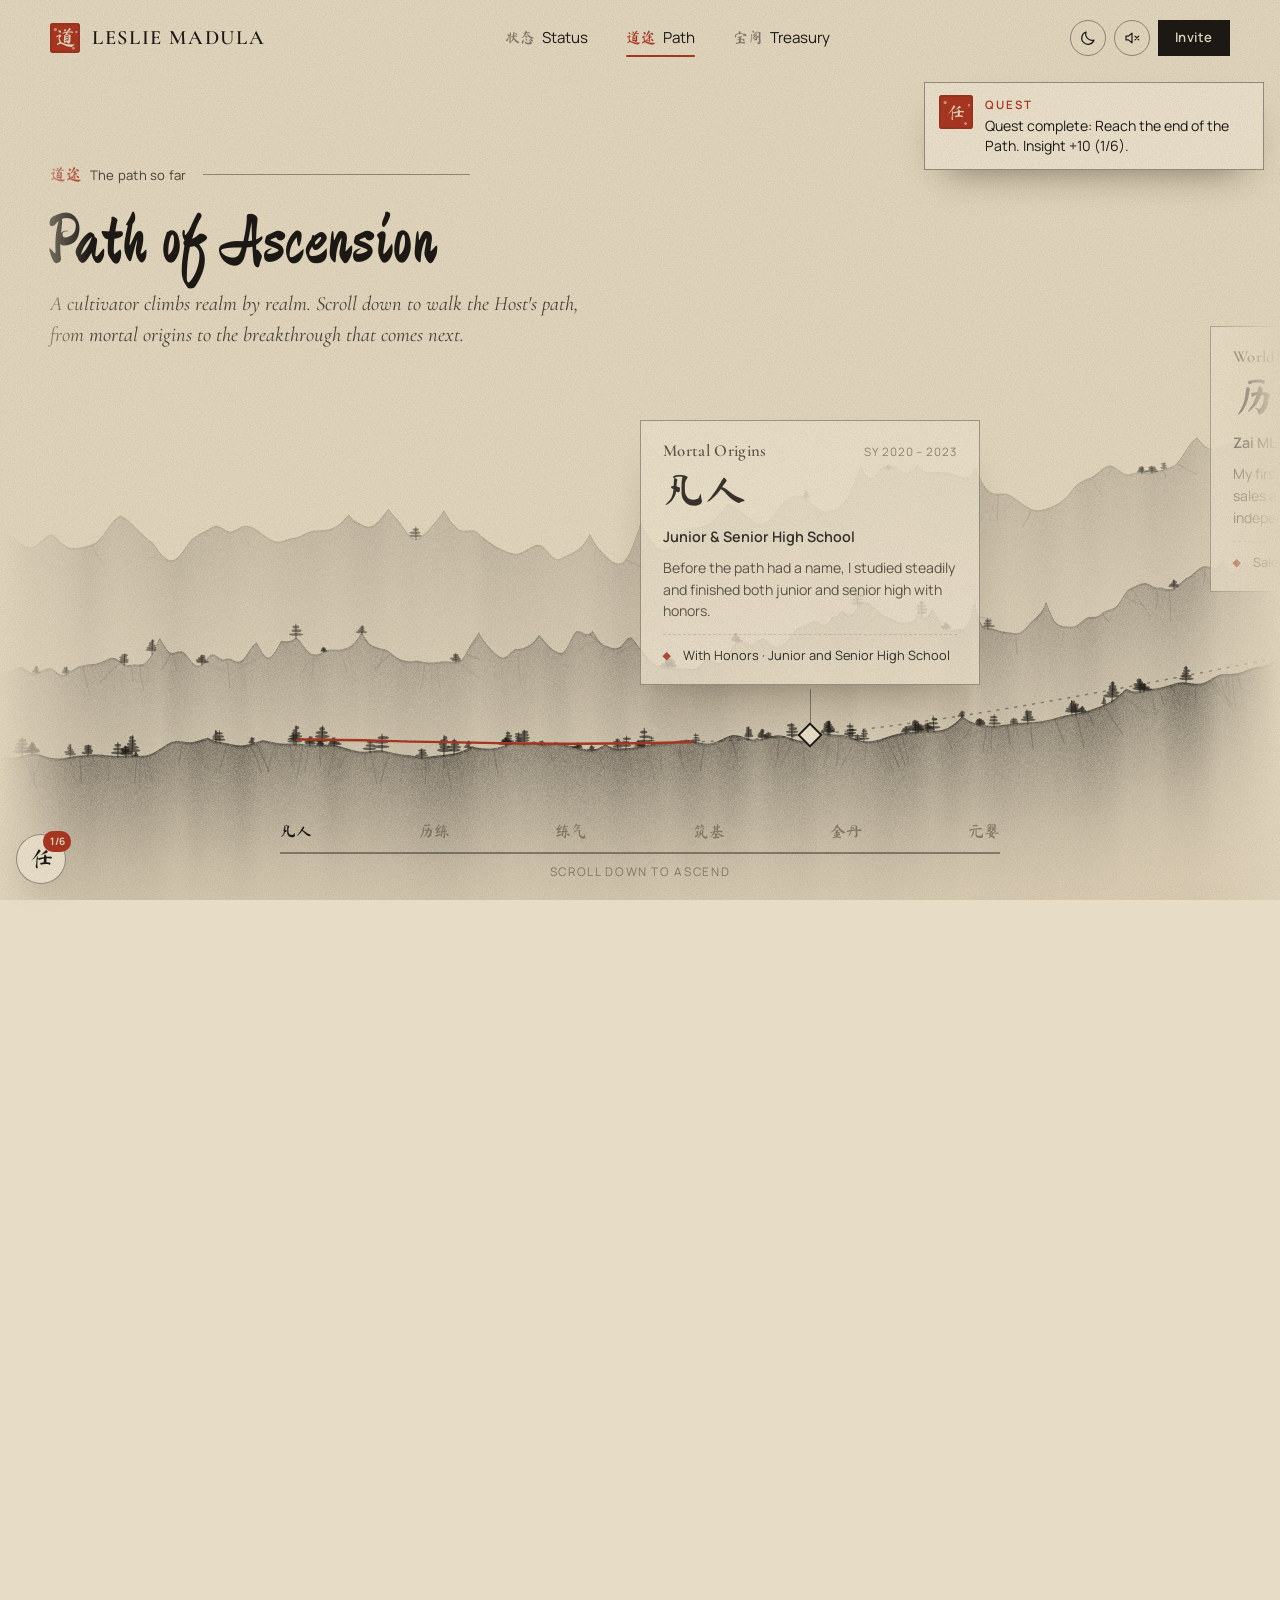
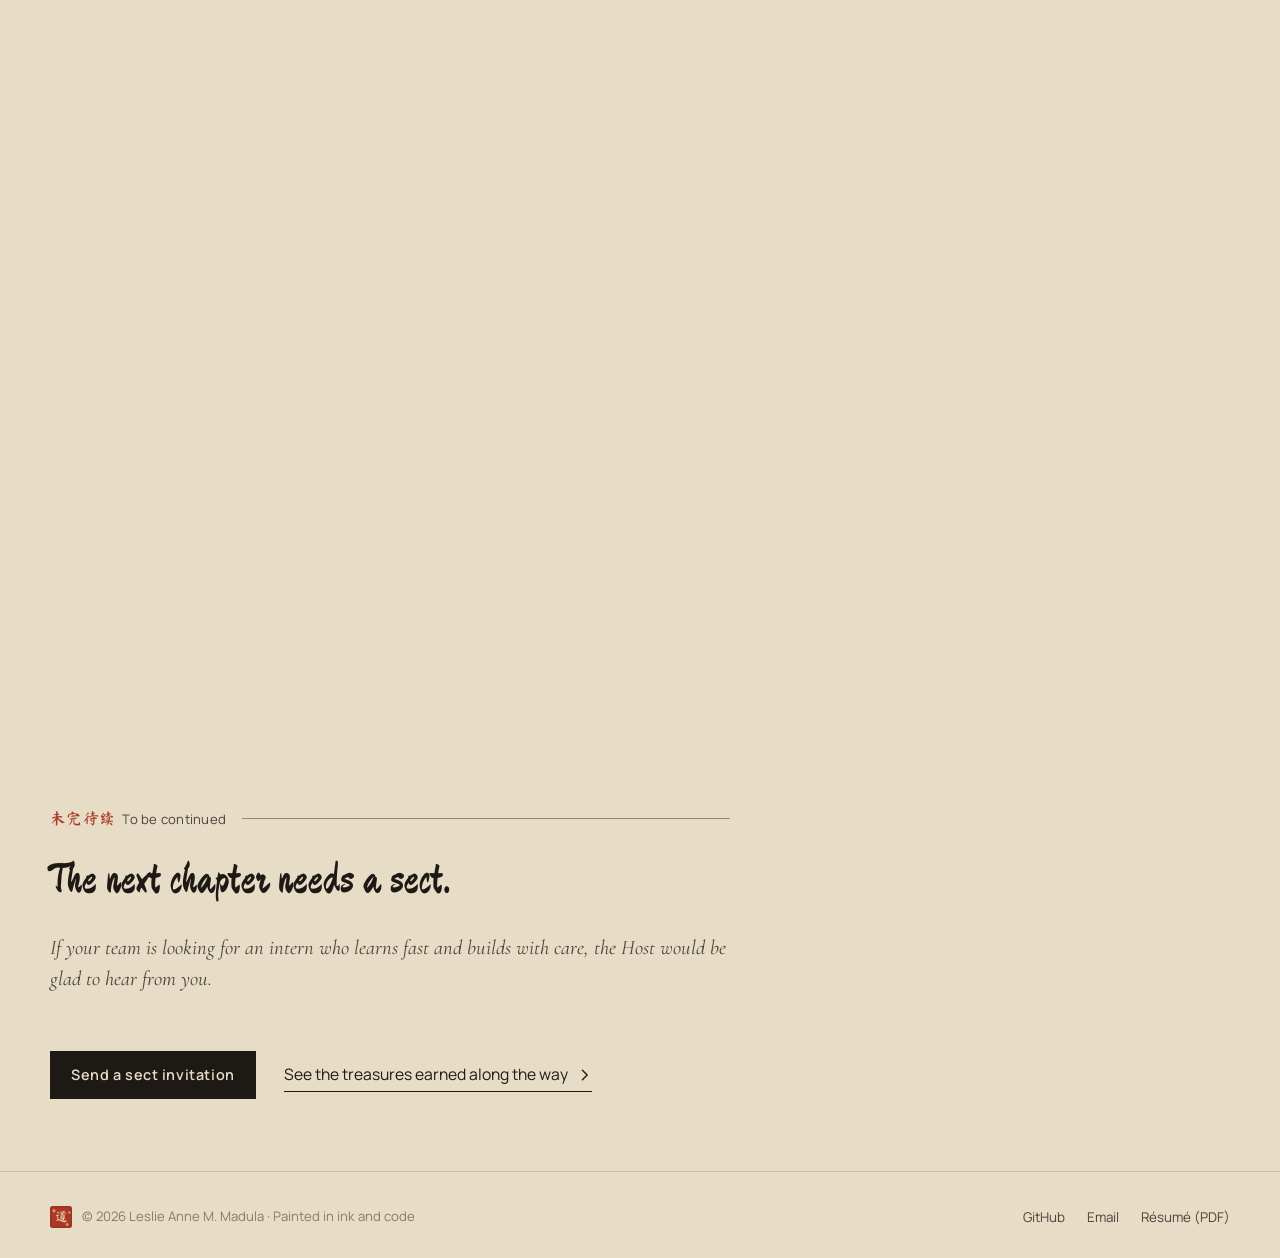
==== path.html @ 6765bb64 "Initial Commit" ====
<!doctype html>
<html lang="en">
<head>
  <meta charset="utf-8">
  <meta name="viewport" content="width=device-width, initial-scale=1, viewport-fit=cover">
  <title>Path of Ascension · Leslie Madula</title>
  <meta name="description" content="The education and experience of Leslie Anne M. Madula, told as realms of cultivation from Mortal Origins to Golden Core.">
  <meta name="theme-color" content="#e7dcc5">
  <link rel="icon" href="assets/favicon.svg" type="image/svg+xml">
  <link rel="preconnect" href="https://fonts.googleapis.com">
  <link rel="preconnect" href="https://fonts.gstatic.com" crossorigin>
  <link rel="stylesheet" href="https://fonts.googleapis.com/css2?family=Cormorant+Garamond:ital,wght@0,500;0,600;1,500&family=Ma+Shan+Zheng&family=Manrope:wght@400;500;600;700&display=swap">
  <link rel="stylesheet" href="assets/css/base.css">
  <link rel="stylesheet" href="assets/css/components.css">
  <link rel="stylesheet" href="assets/css/pages/path.css">
  <script src="assets/js/boot.js"></script>
  <script type="module" src="assets/js/main.js"></script>
</head>
<body data-page="path">
  <main class="page-flush">
    <section class="ascent" data-handscroll aria-label="Realms of the path, oldest first">
      <div class="ascent-sticky">
        <div class="ascent-strip" data-strip>
          <header class="frontispiece" data-frontispiece>
            <p class="eyebrow left"><span><span class="cn" lang="zh-Hans" translate="no">道途</span>&ensp;The path so far</span></p>
            <h1 class="display">Path of Ascension</h1>
            <p class="lead">A cultivator climbs realm by realm. Scroll down to walk the Host's path, from mortal origins to the breakthrough that comes next.</p>
          </header>
          <canvas data-landscape aria-hidden="true"></canvas>
          <svg class="ascent-trail" data-trail aria-hidden="true"></svg>
        </div>
        <div class="ascent-edges" aria-hidden="true"></div>
        <div class="ascent-progress" aria-hidden="true">
          <div class="progress-realms" data-progress-realms></div>
          <div class="progress-track"><span data-progress-fill></span></div>
          <div class="progress-hint" data-progress-hint>Scroll down to ascend</div>
        </div>
      </div>
    </section>

    <section class="section wrap">
      <div class="section-head">
        <p class="eyebrow left"><span><span class="cn" lang="zh-Hans" translate="no">未完待续</span>&ensp;To be continued</span></p>
        <h2 class="h2">The next chapter needs a sect.</h2>
        <p class="lead">If your team is looking for an intern who learns fast and builds with care, the Host would be glad to hear from you.</p>
      </div>
      <div class="actions">
        <button class="btn solid" type="button" data-invite data-sound="open">Send a sect invitation</button>
        <a class="link-ink" href="treasury.html" data-sound="turn">See the treasures earned along the way <svg viewBox="0 0 16 16" aria-hidden="true"><path d="M5 2.5 10.5 8 5 13.5" fill="none" stroke="currentColor" stroke-width="1.6" stroke-linecap="round" stroke-linejoin="round"/></svg></a>
      </div>
    </section>
  </main>
</body>
</html>
---- assets/css/base.css ----
/* Tokens */
:root {
  --paper: #e7dcc5;
  --paper-2: #efe6d2;
  --paper-3: #d9cbae;
  --ink: #1d1a16;
  --ink-2: #4a443b;
  --ink-3: #857c6d;
  --line: rgba(29, 26, 22, 0.16);
  --line-strong: rgba(29, 26, 22, 0.42);
  --cinnabar: #ad3823;
  --sun: #d4502e;
  --jade: #4c7a61;
  --veil: #1d1a16;
  --veil-text: #e7dcc5;

  --g-heaven: #ad3823;
  --g-earth: #94712f;
  --g-mystic: #33495a;
  --g-yellow: #b49442;

  --e-wood: #55744c;
  --e-fire: #b4452b;
  --e-earth: #9a7639;
  --e-metal: #6f6c66;
  --e-water: #33505f;

  --f-brush: "Ma Shan Zheng", "STXingkai", "KaiTi", "Kaiti SC", "Brush Script MT", cursive;
  --f-serif: "Cormorant Garamond", "Cormorant", "EB Garamond", Garamond, "Times New Roman", serif;
  --f-sans: "Manrope", "Segoe UI", "Helvetica Neue", Arial, sans-serif;

  --header-h: 76px;
  --control-h: 36px;
  --gutter-l: max(16px, env(safe-area-inset-left, 0px));
  --gutter-r: max(16px, env(safe-area-inset-right, 0px));
  --wrap: 1180px;
  --ease: cubic-bezier(0.22, 0.7, 0.18, 1);
  color-scheme: light;
}

:root[data-theme="dark"] {
  --paper: #15130f;
  --paper-2: #1d1a15;
  --paper-3: #0e0c0a;
  --ink: #e6dac1;
  --ink-2: #bdb19a;
  --ink-3: #82786a;
  --line: rgba(230, 218, 193, 0.14);
  --line-strong: rgba(230, 218, 193, 0.38);
  --cinnabar: #d35b40;
  --sun: #ece2c9;
  --jade: #84b598;
  --veil: #0b0a08;
  --veil-text: #e6dac1;
  --g-heaven: #d35b40;
  --g-earth: #c9a35a;
  --g-mystic: #8fa9bb;
  --g-yellow: #d8bd6e;
  --e-wood: #8db07f;
  --e-fire: #dd6d4f;
  --e-earth: #c9a35a;
  --e-metal: #b2aea5;
  --e-water: #86a9bb;
  color-scheme: dark;
}

/* Reset */
*, *::before, *::after { box-sizing: border-box; }
html { -webkit-text-size-adjust: 100%; }
body {
  margin: 0;
  min-height: 100vh;
  background: radial-gradient(130% 95% at 50% 38%, transparent 52%, rgba(110, 84, 46, 0.16) 100%) fixed, var(--paper);
  color: var(--ink-2);
  font-family: var(--f-sans);
  font-size: 15.5px;
  line-height: 1.65;
  overflow-x: hidden;
  transition: background-color 0.6s var(--ease), color 0.6s var(--ease);
}
:root[data-theme="dark"] body {
  background: radial-gradient(130% 95% at 50% 38%, transparent 50%, rgba(0, 0, 0, 0.45) 100%) fixed, var(--paper);
}
body::after {
  content: "";
  position: fixed;
  inset: 0;
  z-index: 900;
  pointer-events: none;
  opacity: 0.55;
  mix-blend-mode: multiply;
  background-image: url("data:image/svg+xml;utf8,<svg xmlns='http://www.w3.org/2000/svg' width='220' height='220'><filter id='n'><feTurbulence type='fractalNoise' baseFrequency='.85' numOctaves='3' stitchTiles='stitch'/><feColorMatrix values='0 0 0 0 .32  0 0 0 0 .25  0 0 0 0 .15  0 0 0 .42 0'/></filter><rect width='100%' height='100%' filter='url(%23n)'/></svg>");
}
:root[data-theme="dark"] body::after { mix-blend-mode: screen; opacity: 0.16; }

img { max-width: 100%; display: block; }
a { color: inherit; }
button { font: inherit; color: inherit; }
::selection { background: var(--cinnabar); color: var(--paper); }
:focus-visible { outline: 2px solid var(--cinnabar); outline-offset: 3px; }
main { display: block; }

/* Layout */
.wrap {
  width: 100%;
  max-width: calc(var(--wrap) + 64px);
  margin-inline: auto;
  padding-left: max(32px, var(--gutter-l));
  padding-right: max(32px, var(--gutter-r));
}
.page { padding-top: calc(var(--header-h) + env(safe-area-inset-top, 0px)); }
.page-flush { padding-top: 0; }
.section { padding-block: clamp(40px, 8vh, 88px); }
.section-head { display: grid; gap: 10px; margin-bottom: clamp(24px, 4vh, 40px); max-width: 680px; }
.actions { display: flex; flex-wrap: wrap; align-items: center; gap: 28px; }
.sr-only { position: absolute !important; width: 1px; height: 1px; overflow: hidden; clip: rect(0 0 0 0); white-space: nowrap; }
.tabular { font-variant-numeric: tabular-nums; }

/* Type */
h1, h2, h3, h4 { color: var(--ink); margin: 0; text-wrap: balance; font-weight: 400; }
.cn { font-family: var(--f-brush); font-weight: 400; }
.display { font-family: var(--f-brush); font-size: clamp(2.5rem, 5.4vw, 4.7rem); line-height: 1.04; letter-spacing: 0.005em; }
.h2 { font-family: var(--f-brush); font-size: clamp(1.9rem, 3.4vw, 2.75rem); line-height: 1.1; }
.h3 { font-family: var(--f-serif); font-weight: 600; font-size: 1.45rem; line-height: 1.2; }
.lead { font-family: var(--f-serif); font-size: clamp(1.15rem, 1.6vw, 1.32rem); line-height: 1.5; color: var(--ink-2); font-style: italic; }
.label { font-family: var(--f-sans); font-size: 0.72rem; font-weight: 600; letter-spacing: 0.17em; text-transform: uppercase; color: var(--ink-3); }
.eyebrow { display: flex; align-items: center; gap: 16px; font-size: 0.82rem; color: var(--ink-2); letter-spacing: 0.02em; }
.eyebrow::before, .eyebrow::after { content: ""; flex: 1; min-width: 24px; height: 1px; background: var(--line-strong); }
.eyebrow.left::before { display: none; }
.eyebrow .cn { font-size: 1rem; color: var(--cinnabar); }

/* Links and buttons */
.link-ink {
  display: inline-flex;
  align-items: center;
  gap: 10px;
  padding: 6px 0;
  border: 0;
  background: linear-gradient(var(--ink), var(--ink)) left calc(100% - 2px) / 100% 1px no-repeat;
  color: var(--ink);
  font-size: 0.98rem;
  text-decoration: none;
  cursor: pointer;
  transition: color 0.2s;
}
.link-ink svg { width: 14px; height: 14px; transition: transform 0.35s var(--ease); }
.link-ink:hover { color: var(--cinnabar); background-image: linear-gradient(var(--cinnabar), var(--cinnabar)); }
.link-ink:hover svg { transform: translateX(4px); }

.btn {
  display: inline-flex;
  align-items: center;
  justify-content: center;
  gap: 10px;
  padding: 11px 20px;
  border: 1px solid var(--ink);
  background: transparent;
  color: var(--ink);
  font-size: 0.9rem;
  font-weight: 600;
  letter-spacing: 0.04em;
  text-decoration: none;
  cursor: pointer;
  transition: background 0.25s, color 0.25s, border-color 0.25s, transform 0.25s var(--ease);
}
.btn:hover { background: var(--ink); color: var(--paper); }
.btn:active { transform: translateY(1px); }
.btn.solid { background: var(--ink); color: var(--paper); }
.btn.solid:hover { background: var(--cinnabar); border-color: var(--cinnabar); }
.btn.compact { height: var(--control-h); padding: 0 16px; font-size: 0.82rem; }
.btn svg { width: 14px; height: 14px; }

.seal {
  position: relative;
  display: inline-grid;
  place-items: center;
  border-radius: 3px;
  background: var(--cinnabar);
  color: var(--paper);
  font-family: var(--f-brush);
  line-height: 1;
  box-shadow: inset 0 0 0 2px rgba(0, 0, 0, 0.08);
}
.seal::after {
  content: "";
  position: absolute;
  inset: 0;
  border-radius: inherit;
  background:
    radial-gradient(circle at 18% 22%, var(--paper) 0 1.2px, transparent 2px),
    radial-gradient(circle at 78% 84%, var(--paper) 0 1px, transparent 1.8px),
    radial-gradient(circle at 88% 30%, var(--paper) 0 0.8px, transparent 1.6px);
  opacity: 0.55;
  pointer-events: none;
}

/* Framed window */
.window {
  position: relative;
  padding: clamp(20px, 3.2vw, 40px);
  border: 1px solid var(--line-strong);
  background: color-mix(in srgb, var(--paper-2) 88%, transparent);
}
.window::before { content: ""; position: absolute; inset: 6px; border: 1px solid var(--line); pointer-events: none; }
.corner { position: absolute; width: 20px; height: 20px; pointer-events: none; }
.corner::before, .corner::after { content: ""; position: absolute; border-color: var(--cinnabar); border-style: solid; }
.corner::before { inset: 0; border-width: 2px 0 0 2px; }
.corner::after { left: 5px; top: 5px; width: 8px; height: 8px; border-width: 1.5px 0 0 1.5px; }
.corner.tl { left: -1px; top: -1px; }
.corner.tr { right: -1px; top: -1px; transform: scaleX(-1); }
.corner.bl { left: -1px; bottom: -1px; transform: scaleY(-1); }
.corner.br { right: -1px; bottom: -1px; transform: scale(-1, -1); }

.meter { position: relative; height: 12px; overflow: hidden; border: 1px solid var(--line-strong); background: var(--paper-3); }
.meter span { position: absolute; inset: 0 auto 0 0; width: 0; background: linear-gradient(90deg, color-mix(in srgb, var(--ink) 70%, transparent), var(--ink)); transition: width 1.6s var(--ease); }
.meter span::after { content: ""; position: absolute; right: 0; top: -3px; bottom: -3px; width: 3px; background: var(--cinnabar); }

/* Inner page heading */
.page-head { position: relative; padding-block: clamp(36px, 7vh, 72px) clamp(28px, 5vh, 52px); }
.page-head .eyebrow { max-width: 420px; margin-bottom: 18px; }
.page-head .display { margin-bottom: 14px; font-size: clamp(2.7rem, 6.4vw, 5.2rem); }
.page-head .lead { max-width: 620px; margin: 0; }
.page-glyph {
  position: absolute;
  right: max(32px, var(--gutter-r));
  top: 50%;
  transform: translateY(-46%);
  color: var(--ink);
  font-family: var(--f-brush);
  font-size: clamp(7rem, 17vw, 14rem);
  line-height: 1;
  opacity: 0.07;
  pointer-events: none;
  user-select: none;
}

@keyframes rise { from { opacity: 0.001; transform: translateY(8px); } to { opacity: 1; transform: none; } }
@keyframes pulse { 0% { box-shadow: 0 0 0 0 color-mix(in srgb, var(--jade) 60%, transparent); } 100% { box-shadow: 0 0 0 9px transparent; } }

@media (max-width: 720px) {
  :root { --header-h: 104px; }
  .wrap { padding-left: var(--gutter-l); padding-right: var(--gutter-r); }
  .page-glyph { display: none; }
}

@media (prefers-reduced-motion: reduce) {
  *, *::before, *::after {
    animation-duration: 0.001ms !important;
    animation-iteration-count: 1 !important;
    transition-duration: 0.001ms !important;
    scroll-behavior: auto !important;
  }
}
---- assets/css/components.css ----
/* Header */
.site-header {
  position: fixed;
  top: 0;
  left: 0;
  right: 0;
  z-index: 100;
  padding-top: env(safe-area-inset-top, 0px);
  transition: background 0.4s, box-shadow 0.4s;
}
.site-header.scrolled {
  background: color-mix(in srgb, var(--paper) 86%, transparent);
  -webkit-backdrop-filter: blur(8px);
  backdrop-filter: blur(8px);
  box-shadow: 0 1px 0 var(--line);
}
.header-row { display: flex; align-items: center; justify-content: space-between; gap: 20px; height: var(--header-h); }
.brand { display: inline-flex; align-items: center; gap: 12px; color: var(--ink); text-decoration: none; }
.brand .seal { width: 30px; height: 30px; font-size: 21px; }
.brand-name { font-family: var(--f-serif); font-size: 1.28rem; font-weight: 600; letter-spacing: 0.08em; text-transform: uppercase; }

.nav { display: flex; align-items: center; gap: clamp(16px, 3vw, 40px); }
.nav a { position: relative; display: inline-flex; align-items: baseline; gap: 7px; padding: 6px 0; color: var(--ink); font-size: 0.95rem; text-decoration: none; }
.nav a .cn { color: var(--ink-3); font-size: 0.95rem; transition: color 0.25s; }
.nav a::after {
  content: "";
  position: absolute;
  left: 0;
  right: 0;
  bottom: 0;
  height: 2px;
  border-radius: 2px;
  background: var(--cinnabar);
  transform: scaleX(0);
  transform-origin: left;
  transition: transform 0.35s var(--ease);
}
.nav a:hover::after, .nav a[aria-current="page"]::after { transform: scaleX(1); }
.nav a:hover .cn, .nav a[aria-current="page"] .cn { color: var(--cinnabar); }

.tools { display: flex; align-items: center; gap: 8px; }
.icon-btn {
  display: grid;
  place-items: center;
  width: var(--control-h);
  height: var(--control-h);
  padding: 0;
  border: 1px solid var(--line-strong);
  border-radius: 50%;
  background: transparent;
  color: var(--ink);
  cursor: pointer;
  transition: background 0.25s, color 0.25s, border-color 0.25s;
}
.icon-btn:hover { border-color: var(--ink); }
.icon-btn[aria-pressed="true"] { border-color: var(--ink); background: var(--ink); color: var(--paper); }
.icon-btn svg { width: 18px; height: 18px; fill: none; stroke: currentColor; stroke-width: 1.6; stroke-linecap: round; stroke-linejoin: round; }

@media (max-width: 720px) {
  .header-row { flex-wrap: wrap; row-gap: 6px; height: auto; padding-block: 12px 8px; }
  .nav { order: 3; width: 100%; justify-content: space-between; gap: 8px; padding-top: 6px; border-top: 1px solid var(--line); }
  .nav a { font-size: 0.88rem; }
  .brand-name { font-size: 1.08rem; }
}
@media (max-width: 420px) {
  .brand-name { display: none; }
}

/* Footer */
.site-footer { position: relative; z-index: 6; padding-block: 34px calc(30px + env(safe-area-inset-bottom, 0px)); border-top: 1px solid var(--line); }
.site-footer .wrap { display: flex; flex-wrap: wrap; align-items: center; justify-content: space-between; gap: 16px; }
.site-footer p { display: flex; align-items: center; gap: 10px; margin: 0; color: var(--ink-3); font-size: 0.82rem; }
.site-footer .seal { width: 22px; height: 22px; font-size: 13px; }
.footer-links { display: flex; flex-wrap: wrap; gap: 22px; font-size: 0.84rem; }
.footer-links a { color: var(--ink-2); text-decoration: none; }
.footer-links a:hover { color: var(--cinnabar); }

/* Notifications */
.toasts {
  position: fixed;
  top: calc(var(--header-h) + env(safe-area-inset-top, 0px) + 6px);
  right: max(16px, env(safe-area-inset-right, 0px));
  z-index: 400;
  display: grid;
  gap: 10px;
  width: min(340px, calc(100vw - 32px));
  pointer-events: none;
}
.toast {
  display: grid;
  grid-template-columns: 34px minmax(0, 1fr);
  align-items: start;
  gap: 12px;
  padding: 12px 14px;
  border: 1px solid var(--line-strong);
  background: var(--paper-2);
  box-shadow: 0 18px 40px -22px rgba(30, 20, 8, 0.6);
  pointer-events: auto;
  animation: toast-in 0.55s var(--ease) both;
}
.toast.leaving { animation: toast-out 0.45s var(--ease) forwards; }
.toast .seal { width: 34px; height: 34px; font-size: 18px; }
.toast .label { display: block; margin-bottom: 2px; color: var(--cinnabar); }
.toast p { margin: 0; color: var(--ink); font-size: 0.88rem; line-height: 1.45; }
@keyframes toast-in { from { opacity: 0; transform: translateX(24px); } to { opacity: 1; transform: none; } }
@keyframes toast-out { to { opacity: 0; transform: translateX(24px); } }

/* Quest log */
.quest-toggle {
  position: fixed;
  left: max(16px, env(safe-area-inset-left, 0px));
  bottom: calc(16px + env(safe-area-inset-bottom, 0px));
  z-index: 390;
  display: grid;
  place-items: center;
  width: 50px;
  height: 50px;
  border: 1px solid var(--line-strong);
  border-radius: 50%;
  background: var(--paper-2);
  color: var(--ink);
  font-family: var(--f-brush);
  font-size: 1.45rem;
  cursor: pointer;
  box-shadow: 0 14px 30px -18px rgba(30, 20, 8, 0.6);
  transition: transform 0.3s var(--ease), border-color 0.3s;
}
.quest-toggle:hover { border-color: var(--ink); transform: rotate(-8deg) scale(1.05); }
.quest-toggle.bump { animation: bump 0.6s var(--ease); }
.quest-count {
  position: absolute;
  top: -4px;
  right: -6px;
  padding: 2px 6px;
  border-radius: 10px;
  background: var(--cinnabar);
  color: var(--paper);
  font-family: var(--f-sans);
  font-size: 0.64rem;
  font-weight: 700;
  font-variant-numeric: tabular-nums;
}
@keyframes bump { 40% { transform: scale(1.2) rotate(-10deg); } }

.quest-panel {
  position: fixed;
  left: max(16px, env(safe-area-inset-left, 0px));
  bottom: calc(76px + env(safe-area-inset-bottom, 0px));
  z-index: 395;
  width: min(330px, calc(100vw - 32px));
  padding: 18px 18px 14px;
  border: 1px solid var(--line-strong);
  background: var(--paper-2);
  box-shadow: 0 24px 60px -28px rgba(30, 20, 8, 0.65);
  animation: rise 0.4s var(--ease);
}
.quest-panel .h3 { display: flex; align-items: center; gap: 8px; font-size: 1.25rem; }
.quest-panel .h3 .cn { color: var(--cinnabar); }
.quest-rank { margin: 4px 0 10px; color: var(--ink-2); font-size: 0.8rem; }
.quest-rank b { color: var(--ink); }
.quest-progress { height: 4px; margin-bottom: 10px; background: var(--paper-3); }
.quest-progress span { display: block; height: 100%; background: var(--cinnabar); transition: width 0.8s var(--ease); }
.quest-list { margin: 0; padding: 0; list-style: none; }
.quest-list li { display: grid; grid-template-columns: 20px minmax(0, 1fr); gap: 10px; padding: 7px 0; border-bottom: 1px dashed var(--line); color: var(--ink); font-size: 0.86rem; }
.quest-list li:last-child { border-bottom: 0; }
.quest-list small { display: block; color: var(--ink-3); font-size: 0.74rem; }
.quest-box { position: relative; width: 16px; height: 16px; margin-top: 3px; border: 1px solid var(--line-strong); }
.quest-list li.done { color: var(--ink-3); }
.quest-list li.done .quest-name { text-decoration: line-through; text-decoration-color: var(--cinnabar); }
.quest-list li.done .quest-box { border-color: var(--cinnabar); }
.quest-list li.done .quest-box::after {
  content: "";
  position: absolute;
  left: 4px;
  top: 0;
  width: 5px;
  height: 10px;
  border: solid var(--cinnabar);
  border-width: 0 2px 2px 0;
  transform: rotate(40deg);
}
.quest-footer { display: flex; align-items: center; justify-content: space-between; margin-top: 10px; color: var(--ink-3); font-size: 0.74rem; }
.quest-footer button { padding: 4px; border: 0; background: none; color: var(--ink-3); font-size: 0.74rem; text-decoration: underline; cursor: pointer; }

/* Invitation dialog */
.invite { width: min(560px, calc(100vw - 32px)); max-height: calc(100vh - 32px); padding: 0; overflow: visible; border: 0; background: transparent; color: var(--ink-2); }
.invite::backdrop { background: rgba(20, 15, 10, 0.55); -webkit-backdrop-filter: blur(4px); backdrop-filter: blur(4px); }
.invite[open] { animation: rise 0.45s var(--ease); }
.invite-card { position: relative; max-height: calc(100vh - 32px); padding: clamp(22px, 4vw, 34px); overflow: auto; border: 1px solid var(--line-strong); background: var(--paper-2); }
.invite-card::before { content: ""; position: absolute; inset: 6px; border: 1px solid var(--line); pointer-events: none; }
.invite-card .h2 { display: flex; flex-wrap: wrap; align-items: baseline; gap: 12px; margin-bottom: 4px; font-size: clamp(1.8rem, 4vw, 2.3rem); }
.invite-card .h2 .cn { color: var(--cinnabar); font-size: 0.8em; }
.invite-card > p { margin: 0 0 18px; font-size: 0.92rem; }
.invite-close { position: absolute; top: 10px; right: 12px; z-index: 2; display: grid; place-items: center; width: 32px; height: 32px; padding: 0; border: 0; background: none; color: var(--ink-3); cursor: pointer; }
.invite-close:hover { color: var(--ink); }
.invite-close svg { width: 18px; height: 18px; fill: none; stroke: currentColor; stroke-width: 1.6; stroke-linecap: round; }
.field { display: grid; gap: 5px; margin-bottom: 12px; }
.field label { color: var(--ink-3); font-size: 0.7rem; font-weight: 600; letter-spacing: 0.14em; text-transform: uppercase; }
.field input, .field textarea {
  padding: 8px 2px;
  border: 0;
  border-bottom: 1px solid var(--line-strong);
  border-radius: 0;
  background: transparent;
  color: var(--ink);
  font: inherit;
  font-size: 0.95rem;
  resize: vertical;
}
.field textarea { min-height: 92px; padding: 10px; border: 1px solid var(--line-strong); }
.field input:focus, .field textarea:focus { outline: none; border-color: var(--cinnabar); }
.invite-actions { display: flex; flex-wrap: wrap; align-items: center; gap: 10px; margin-top: 6px; }
.invite-note { min-height: 1.3em; margin: 10px 0 0; color: var(--jade); font-size: 0.82rem; }
.invite-note.error { color: var(--cinnabar); }
.channels { display: grid; gap: 8px; margin-top: 20px; padding-top: 16px; border-top: 1px dashed var(--line); font-size: 0.88rem; }
.channels div { display: flex; flex-wrap: wrap; align-items: center; gap: 10px; }
.channels .key { width: 70px; color: var(--ink-3); font-size: 0.7rem; font-weight: 600; letter-spacing: 0.14em; text-transform: uppercase; }
.channels code { color: var(--ink); font-family: var(--f-sans); word-break: break-all; user-select: all; }
.copy-btn { padding: 2px 8px; border: 1px solid var(--line-strong); background: none; color: var(--ink-2); font-size: 0.72rem; cursor: pointer; }
.copy-btn:hover { border-color: var(--ink); color: var(--ink); }
.stamp { position: absolute; right: 26px; bottom: 26px; width: 74px; height: 74px; font-size: 2.6rem; opacity: 0; transform: scale(2.4) rotate(-14deg); pointer-events: none; }
.stamp.down { animation: stamp 0.55s cubic-bezier(0.3, 1.6, 0.5, 1) forwards; }
@keyframes stamp { to { opacity: 0.92; transform: scale(1) rotate(-8deg); } }

/* Page transition */
.veil {
  position: fixed;
  inset: 0;
  z-index: 800;
  display: grid;
  place-items: center;
  background: var(--veil);
  color: var(--veil-text);
  pointer-events: none;
  clip-path: circle(0% at var(--vx, 50%) var(--vy, 50%));
}
.veil span { font-family: var(--f-brush); font-size: clamp(4rem, 14vw, 9rem); line-height: 1; letter-spacing: 0.1em; opacity: 0; transform: scale(0.9); transition: opacity 0.35s 0.1s, transform 0.6s var(--ease); }
.veil.cover { pointer-events: auto; animation: veil-in 0.5s var(--ease) forwards; }
.veil.cover span, .veil.reveal span { opacity: 1; transform: none; }
.veil.reveal { animation: veil-out 0.7s var(--ease) forwards; }
.veil.reveal span { opacity: 0; transition: opacity 0.4s; }
html.arriving::after { content: ""; position: fixed; inset: 0; z-index: 799; background: var(--veil); animation: arrive-fallback 0.4s 1.8s forwards; }
@keyframes veil-in { from { clip-path: circle(0% at var(--vx, 50%) var(--vy, 50%)); } to { clip-path: circle(150% at var(--vx, 50%) var(--vy, 50%)); } }
@keyframes veil-out { from { clip-path: circle(150% at 50% 50%); } to { clip-path: circle(0% at 50% 50%); } }
@keyframes arrive-fallback { to { opacity: 0; visibility: hidden; } }
---- assets/css/pages/path.css ----
.ascent { position: relative; }
.ascent-sticky { position: sticky; top: 0; height: 100vh; height: 100svh; overflow: hidden; }
.ascent-strip { position: absolute; left: 0; top: 0; height: 100%; will-change: transform; }
.ascent-strip canvas { position: absolute; left: 0; top: 0; height: 100%; }
.ascent-trail { position: absolute; inset: 0; width: 100%; height: 100%; overflow: visible; pointer-events: none; }
.ascent-trail .track { fill: none; stroke: var(--line-strong); stroke-width: 1.5; stroke-dasharray: 2 7; stroke-linecap: round; }
.ascent-trail .walked { fill: none; stroke: var(--cinnabar); stroke-width: 2.4; stroke-linecap: round; }
.ascent-edges { position: absolute; inset: 0; z-index: 4; background: linear-gradient(90deg, var(--paper) 0, transparent 7%, transparent 93%, var(--paper) 100%); pointer-events: none; }

.frontispiece { position: absolute; top: calc(var(--header-h) + 8vh); left: max(32px, calc((100vw - var(--wrap)) / 2)); z-index: 2; width: min(560px, 44vw); }
.frontispiece .eyebrow { max-width: 420px; margin-bottom: 16px; }
.frontispiece .display { margin-bottom: 14px; font-size: clamp(2.6rem, 5.4vw, 4.8rem); }
.frontispiece .lead { margin: 0; }

/* Stations */
.station { position: absolute; width: min(340px, 78vw); transform: translateX(-50%); }
.station.side { transform: none; }
.station-marker {
  position: absolute;
  left: 50%;
  width: 18px;
  height: 18px;
  border: 2px solid var(--ink);
  background: var(--paper-2);
  transform: translate(-50%, -50%) rotate(45deg);
  transition: background 0.4s, border-color 0.4s;
}
.station.side .station-marker { left: -34px; }
.station.reached .station-marker { background: var(--ink); }
.station.current .station-marker { border-color: var(--cinnabar); background: var(--cinnabar); animation: qi 2.6s infinite; }
@keyframes qi { 0% { box-shadow: 0 0 0 0 color-mix(in srgb, var(--cinnabar) 50%, transparent); } 100% { box-shadow: 0 0 0 18px transparent; } }
.station-stem { position: absolute; left: 50%; width: 1px; background: var(--line-strong); }
.station-card {
  position: relative;
  padding: 20px 22px 18px;
  border: 1px solid var(--line-strong);
  background: color-mix(in srgb, var(--paper-2) 92%, transparent);
  opacity: 0.86;
  transition: transform 0.6s var(--ease), box-shadow 0.6s, opacity 0.6s;
}
.station.reached .station-card, .station.current .station-card { opacity: 1; }
.station.focus .station-card { box-shadow: 0 24px 50px -30px rgba(40, 28, 10, 0.55); transform: translateY(-4px); }
.station-top { display: flex; align-items: baseline; justify-content: space-between; gap: 12px; margin-bottom: 8px; }
.station-glyph { display: block; color: var(--ink); font-family: var(--f-brush); font-size: 2.6rem; line-height: 1; }
.station.current .station-glyph { color: var(--cinnabar); }
.station-when { flex: none; color: var(--ink-3); font-size: 0.72rem; letter-spacing: 0.08em; text-align: right; }
.station-realm { color: var(--ink-2); font-family: var(--f-serif); font-size: 1.05rem; font-weight: 600; letter-spacing: 0.02em; line-height: 1.2; }
.station-card .station-title { margin: 16px 0 10px; color: var(--ink); font-size: 0.9rem; font-weight: 600; line-height: 1.4; }
.station-card p { margin: 0; color: var(--ink-2); font-size: 0.88rem; line-height: 1.55; }
.station-here { display: inline-flex; align-items: center; gap: 6px; margin-bottom: 6px; color: var(--cinnabar); font-size: 0.68rem; font-weight: 700; letter-spacing: 0.14em; text-transform: uppercase; }
.station-here::before { content: ""; width: 6px; height: 6px; border-radius: 50%; background: var(--cinnabar); animation: pulse 2s infinite; }
.station.locked .station-card { border-style: dashed; background: color-mix(in srgb, var(--paper-2) 70%, transparent); }
.station.locked .station-glyph { opacity: 0.55; }
.station-lock { position: absolute; top: -18px; right: 14px; width: 34px; height: 34px; font-size: 19px; transform: rotate(-8deg); }
.station .btn { margin-top: 14px; }

.merits { display: grid; gap: 5px; margin: 12px 0 0; padding: 10px 0 0; border-top: 1px dashed var(--line); list-style: none; }
.merits li { display: grid; grid-template-columns: 12px minmax(0, 1fr); align-items: baseline; gap: 8px; color: var(--ink); font-size: 0.8rem; }
.merits li::before { content: ""; width: 6px; height: 6px; background: var(--cinnabar); transform: rotate(45deg) translateY(-1px); }
.merits.compact { display: flex; flex-wrap: wrap; gap: 6px; }
.merits.compact li { display: inline-block; padding: 2px 8px; border: 1px solid var(--line-strong); font-size: 0.74rem; line-height: 1.4; }
.merits.compact li::before { display: none; }

/* Progress */
.ascent-progress {
  position: absolute;
  left: 50%;
  bottom: max(18px, env(safe-area-inset-bottom, 0px));
  z-index: 5;
  display: grid;
  gap: 8px;
  width: min(720px, calc(100% - 32px));
  transform: translateX(-50%);
}
.progress-track { position: relative; height: 2px; background: var(--line-strong); }
.progress-track span { position: absolute; left: 0; top: 0; bottom: 0; width: 0; background: var(--cinnabar); }
.progress-realms { display: flex; justify-content: space-between; color: var(--ink-3); font-family: var(--f-brush); font-size: 1rem; }
.progress-realms span { transition: color 0.3s; }
.progress-realms span.on { color: var(--ink); }
.progress-hint { color: var(--ink-3); font-size: 0.74rem; letter-spacing: 0.14em; text-align: center; text-transform: uppercase; transition: opacity 0.4s; }

/* Vertical layout for narrow screens */
.ascent.vertical .ascent-sticky { position: relative; height: auto; overflow: visible; }
.ascent.vertical .ascent-strip { position: relative; display: grid; gap: 22px; width: auto !important; height: auto; padding: 10px var(--gutter-r) 40px var(--gutter-l); transform: none !important; }
.ascent.vertical canvas, .ascent.vertical .ascent-trail, .ascent.vertical .ascent-progress, .ascent.vertical .ascent-edges, .ascent.vertical .station-stem { display: none; }
.ascent.vertical .frontispiece { position: relative; top: auto; left: auto; width: auto; margin-bottom: 6px; padding-top: calc(var(--header-h) + 28px); }
.ascent.vertical .station { position: relative; left: auto !important; top: auto !important; width: 100%; padding-left: 34px; transform: none; }
.ascent.vertical .station-marker { left: 9px !important; top: 26px !important; }
.ascent.vertical .station::before { content: ""; position: absolute; left: 9px; top: 26px; bottom: -22px; width: 1px; background: var(--line-strong); }
.ascent.vertical .station:last-child::before { display: none; }
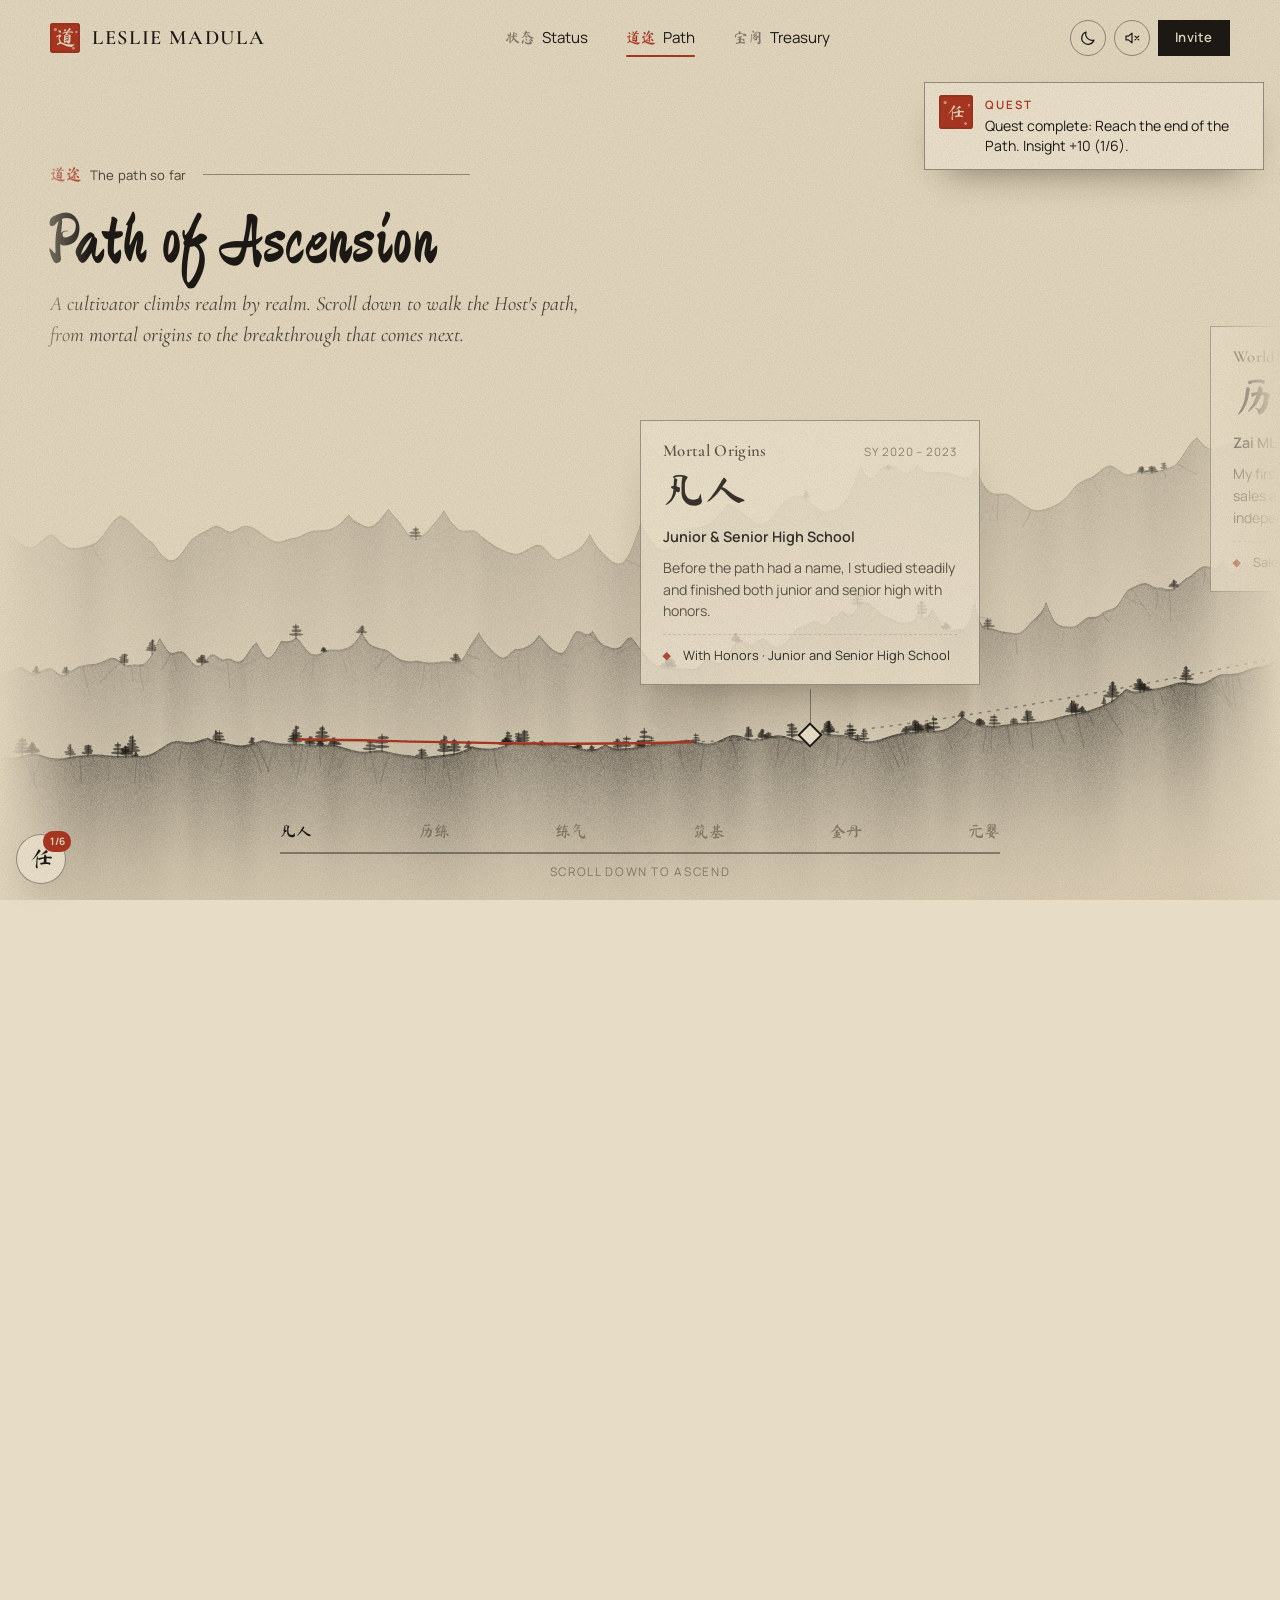
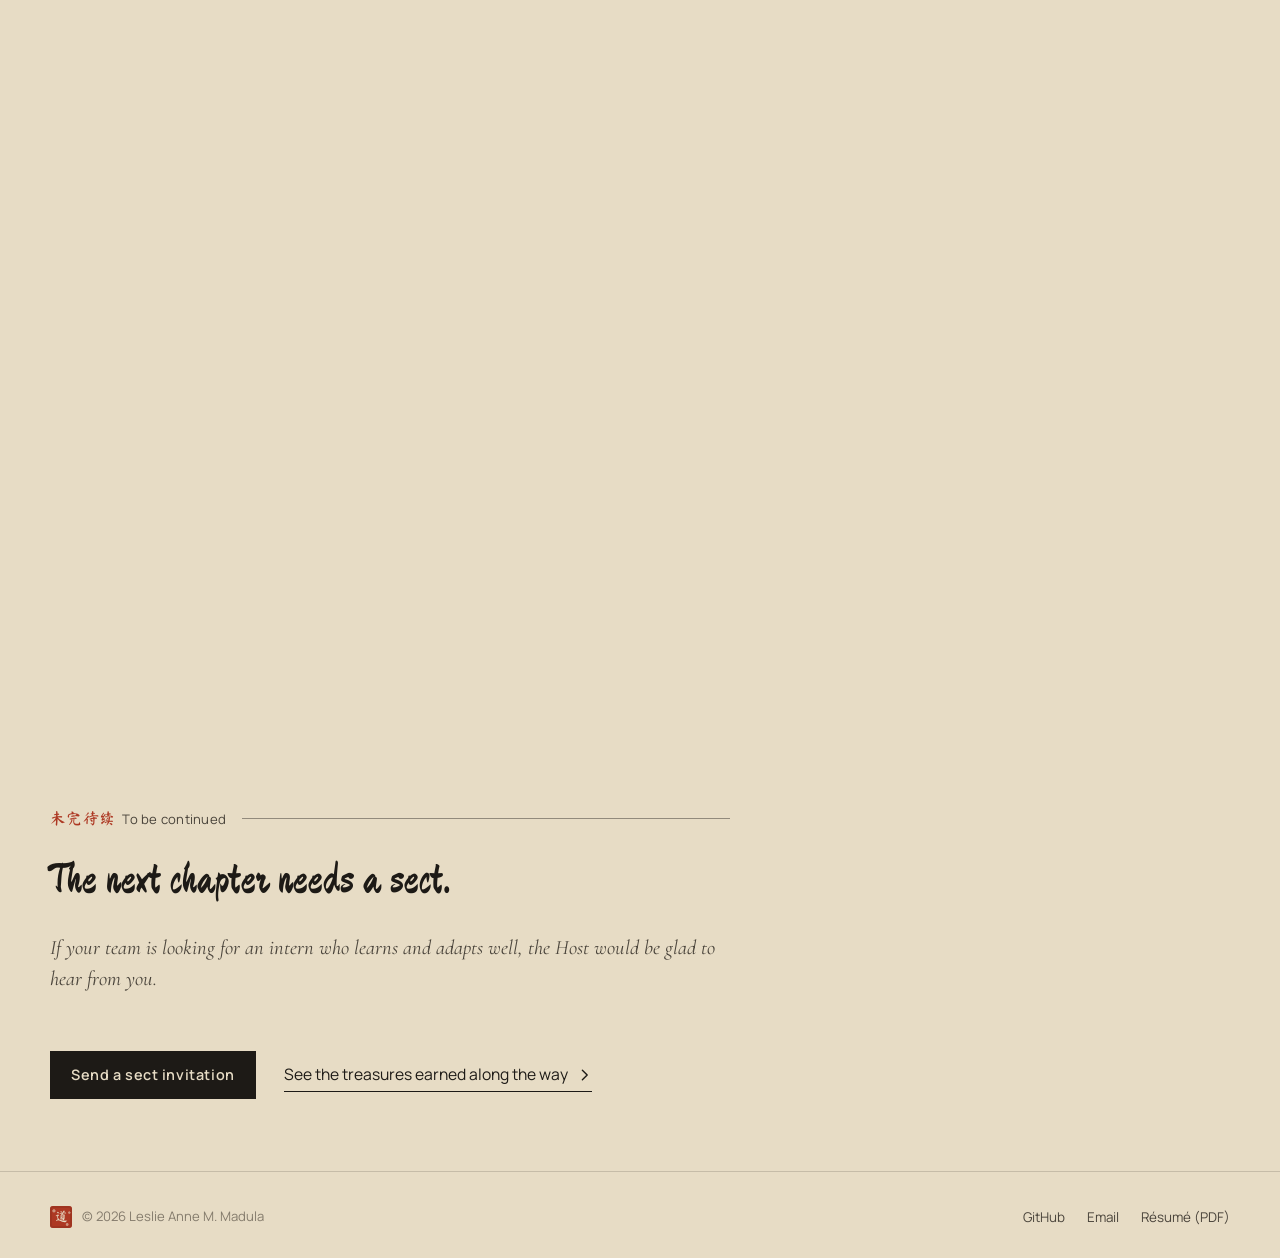
==== commit 11f6d6d3: "style: change path cards and some texts; to be continued" ====
--- a/path.html
+++ b/path.html
@@ -42,7 +42,7 @@
       <div class="section-head">
         <p class="eyebrow left"><span><span class="cn" lang="zh-Hans" translate="no">未完待续</span>&ensp;To be continued</span></p>
         <h2 class="h2">The next chapter needs a sect.</h2>
-        <p class="lead">If your team is looking for an intern who learns fast and builds with care, the Host would be glad to hear from you.</p>
+        <p class="lead">If your team is looking for an intern who learns and adapts well, the Host would be glad to hear from you.</p>
       </div>
       <div class="actions">
         <button class="btn solid" type="button" data-invite data-sound="open">Send a sect invitation</button>
--- a/assets/css/pages/path.css
+++ b/assets/css/pages/path.css
@@ -27,8 +27,7 @@
 }
 .station.side .station-marker { left: -34px; }
 .station.reached .station-marker { background: var(--ink); }
-.station.current .station-marker { border-color: var(--cinnabar); background: var(--cinnabar); animation: qi 2.6s infinite; }
-@keyframes qi { 0% { box-shadow: 0 0 0 0 color-mix(in srgb, var(--cinnabar) 50%, transparent); } 100% { box-shadow: 0 0 0 18px transparent; } }
+.station.current .station-marker { border-color: var(--cinnabar); background: var(--cinnabar); }
 .station-stem { position: absolute; left: 50%; width: 1px; background: var(--line-strong); }
 .station-card {
   position: relative;
@@ -42,13 +41,12 @@
 .station.focus .station-card { box-shadow: 0 24px 50px -30px rgba(40, 28, 10, 0.55); transform: translateY(-4px); }
 .station-top { display: flex; align-items: baseline; justify-content: space-between; gap: 12px; margin-bottom: 8px; }
 .station-glyph { display: block; color: var(--ink); font-family: var(--f-brush); font-size: 2.6rem; line-height: 1; }
-.station.current .station-glyph { color: var(--cinnabar); }
+.station.current .station-glyph { color: var(--ink); }
 .station-when { flex: none; color: var(--ink-3); font-size: 0.72rem; letter-spacing: 0.08em; text-align: right; }
 .station-realm { color: var(--ink-2); font-family: var(--f-serif); font-size: 1.05rem; font-weight: 600; letter-spacing: 0.02em; line-height: 1.2; }
 .station-card .station-title { margin: 16px 0 10px; color: var(--ink); font-size: 0.9rem; font-weight: 600; line-height: 1.4; }
 .station-card p { margin: 0; color: var(--ink-2); font-size: 0.88rem; line-height: 1.55; }
-.station-here { display: inline-flex; align-items: center; gap: 6px; margin-bottom: 6px; color: var(--cinnabar); font-size: 0.68rem; font-weight: 700; letter-spacing: 0.14em; text-transform: uppercase; }
-.station-here::before { content: ""; width: 6px; height: 6px; border-radius: 50%; background: var(--cinnabar); animation: pulse 2s infinite; }
+.station-here { margin-bottom: 6px; color: var(--cinnabar); font-size: 0.68rem; font-weight: 700; letter-spacing: 0.14em; text-transform: uppercase; }
 .station.locked .station-card { border-style: dashed; background: color-mix(in srgb, var(--paper-2) 70%, transparent); }
 .station.locked .station-glyph { opacity: 0.55; }
 .station-lock { position: absolute; top: -18px; right: 14px; width: 34px; height: 34px; font-size: 19px; transform: rotate(-8deg); }
@@ -57,9 +55,6 @@
 .merits { display: grid; gap: 5px; margin: 12px 0 0; padding: 10px 0 0; border-top: 1px dashed var(--line); list-style: none; }
 .merits li { display: grid; grid-template-columns: 12px minmax(0, 1fr); align-items: baseline; gap: 8px; color: var(--ink); font-size: 0.8rem; }
 .merits li::before { content: ""; width: 6px; height: 6px; background: var(--cinnabar); transform: rotate(45deg) translateY(-1px); }
-.merits.compact { display: flex; flex-wrap: wrap; gap: 6px; }
-.merits.compact li { display: inline-block; padding: 2px 8px; border: 1px solid var(--line-strong); font-size: 0.74rem; line-height: 1.4; }
-.merits.compact li::before { display: none; }
 
 /* Progress */
 .ascent-progress {
